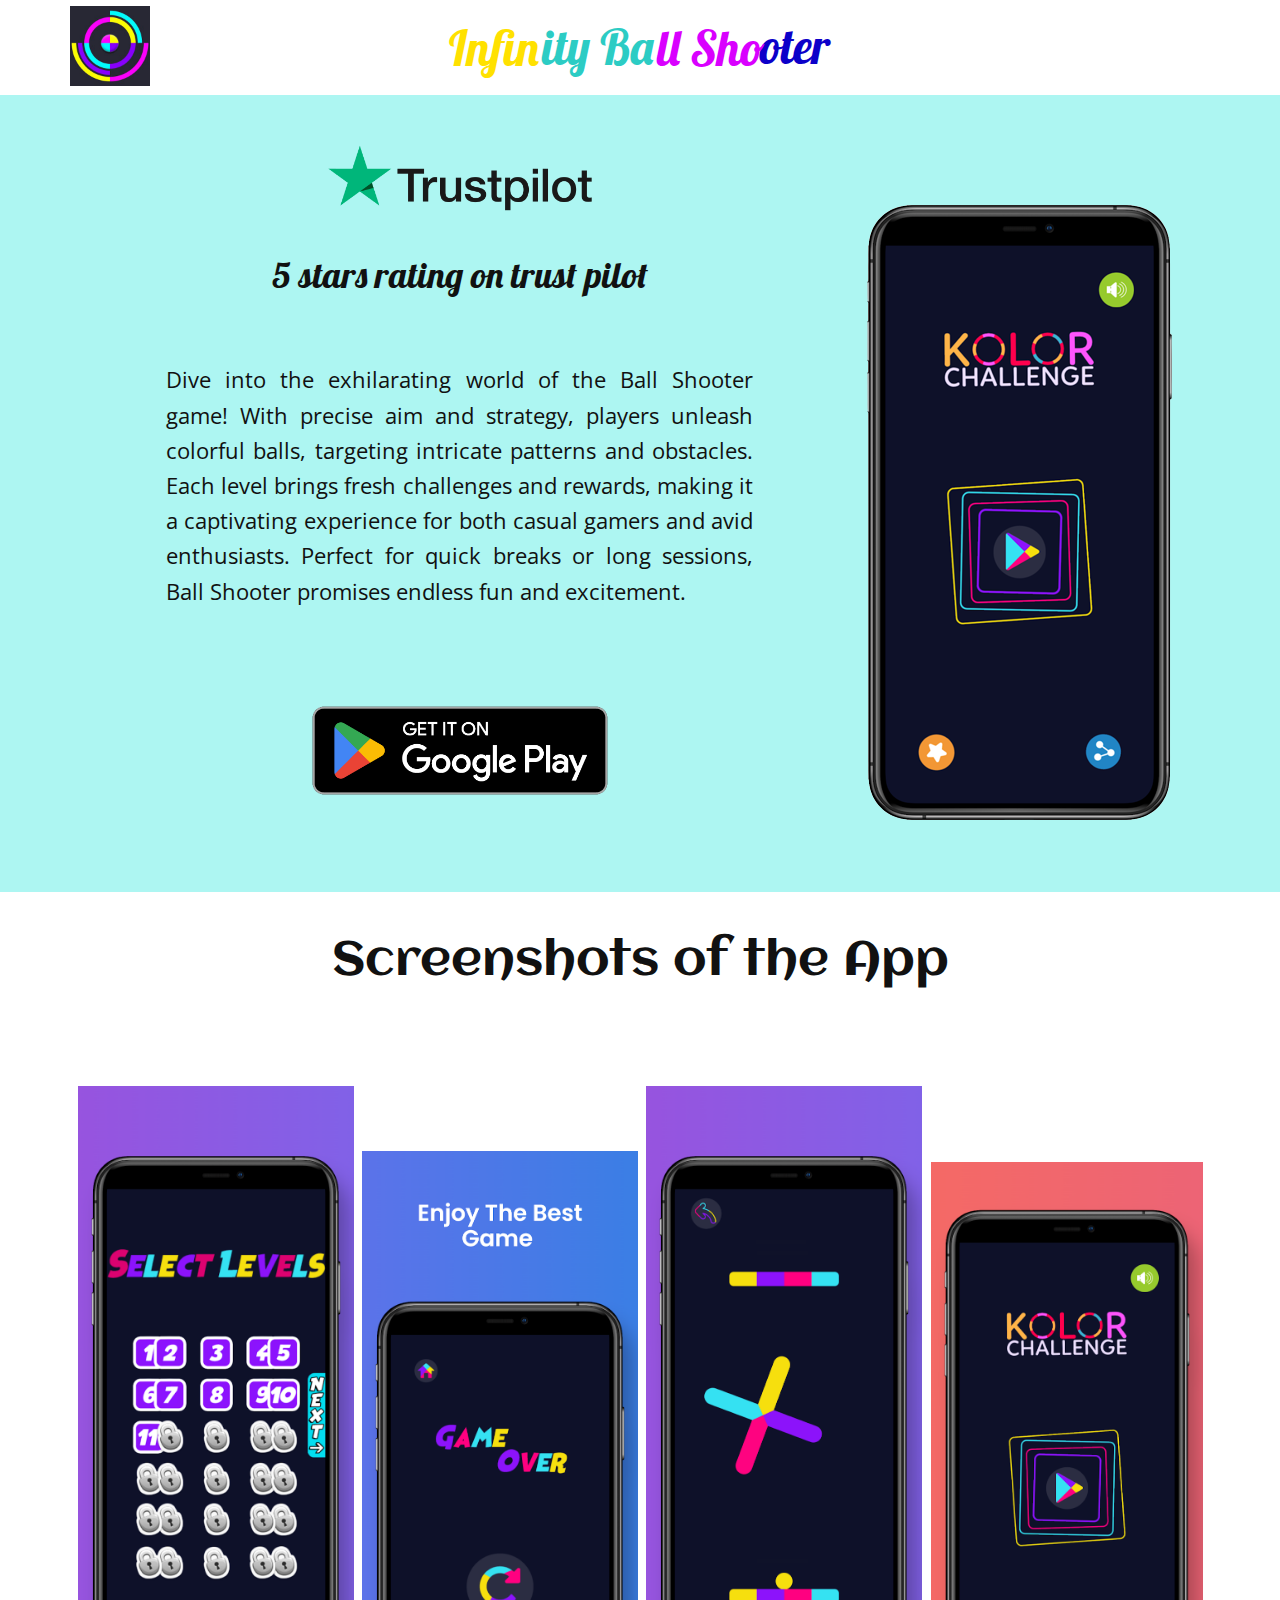
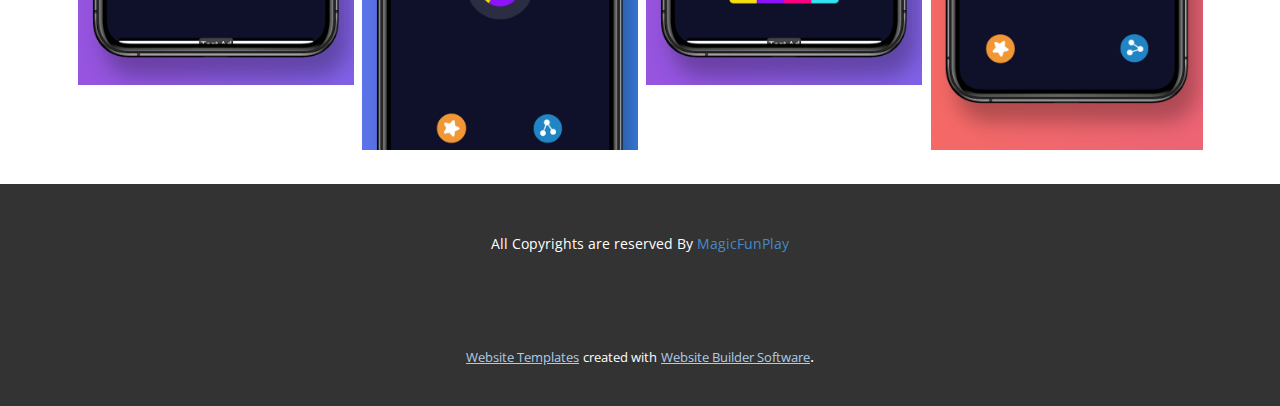
==== index.html @ 039bd19e "Add files via upload" ====
<!DOCTYPE html>
<html style="font-size: 16px;" lang="en"><head>
    <meta name="viewport" content="width=device-width, initial-scale=1.0">
    <meta charset="utf-8">
    <meta name="keywords" content="​oter, ​ity Ba, ​Infin, ​ll Sho, Screenshots of the App">
    <meta name="description" content="">
    <title>Home</title>
    <link rel="stylesheet" href="nicepage.css" media="screen">
<link rel="stylesheet" href="Home.css" media="screen">
    <script class="u-script" type="text/javascript" src="jquery.js" defer=""></script>
    <script class="u-script" type="text/javascript" src="nicepage.js" defer=""></script>
    <meta name="generator" content="Nicepage 5.15.1, nicepage.com">
    <link id="u-theme-google-font" rel="stylesheet" href="https://fonts.googleapis.com/css?family=Roboto:100,100i,300,300i,400,400i,500,500i,700,700i,900,900i|Open+Sans:300,300i,400,400i,500,500i,600,600i,700,700i,800,800i">
    <link id="u-page-google-font" rel="stylesheet" href="https://fonts.googleapis.com/css?family=Lobster:400|Aclonica:400">
    
    
    
    
    <script type="application/ld+json">{
		"@context": "http://schema.org",
		"@type": "Organization",
		"name": ""
}</script>
    <meta name="theme-color" content="#478ac9">
    <meta property="og:title" content="Home">
    <meta property="og:type" content="website">
  <meta data-intl-tel-input-cdn-path="intlTelInput/"></head>
  <body data-home-page="Home.html" data-home-page-title="Home" class="u-body u-xl-mode" data-lang="en"><header class="u-clearfix u-header u-header" id="sec-bb44"><div class="u-clearfix u-sheet u-sheet-1">
        <img class="u-image u-image-default u-preserve-proportions u-image-1" src="images/unnamed.webp" alt="" data-image-width="240" data-image-height="240">
        <h2 class="u-custom-font u-font-lobster u-text u-text-custom-color-3 u-text-default u-text-1"> oter</h2>
        <h2 class="u-custom-font u-font-lobster u-text u-text-palette-4-base u-text-2"> ity Ba</h2>
        <h2 class="u-custom-font u-font-lobster u-text u-text-custom-color-1 u-text-3"> Infin</h2>
        <h2 class="u-custom-font u-font-lobster u-text u-text-custom-color-2 u-text-default-xl u-text-4"> ll Sho</h2>
      </div></header>
    <section class="u-clearfix u-palette-4-light-2 u-section-1" id="sec-f0ba">
      <div class="u-clearfix u-sheet u-valign-middle-sm u-valign-middle-xl u-sheet-1">
        <img class="u-image u-image-contain u-image-default u-image-1" src="images/Trustpilot-logo.png" alt="" data-image-width="3840" data-image-height="2160">
        <img class="u-image u-image-contain u-image-default u-image-2" src="images/unnamed__1_-removebg-preview.png" alt="" data-image-width="339" data-image-height="735">
        <h3 class="u-align-center u-custom-font u-font-lobster u-text u-text-1">5 stars rating on trust pilot</h3>
        <p class="u-align-justify u-text u-text-2"> Dive into the exhilarating world of the Ball Shooter game! With precise aim and strategy, players unle​​ash colorful balls, targeting intricate patterns and obstacles. Each level brings fresh challenges and rewards, making it a captivating experience for both casual gamers and avid enthusiasts. Perfect for quick breaks or long sessions, Ball Shooter promises endless fun and excitement.</p>
        <img class="u-image u-image-contain u-image-default u-image-3" src="images/en_badge_web_generic1.png" alt="" data-image-width="646" data-image-height="250" data-href="https://play.google.com/store/apps/details?id=com.josecrd.iftei" data-target="_blank">
      </div>
    </section>
    <section class="u-clearfix u-section-2" id="sec-b786">
      <div class="u-clearfix u-sheet u-sheet-1">
        <h2 class="u-custom-font u-text u-text-default-lg u-text-default-md u-text-default-sm u-text-default-xl u-text-1">Screenshots of the App</h2>
        <img class="u-image u-image-default u-image-1" src="images/unnamed3.webp" alt="" data-image-width="665" data-image-height="1440">
        <img class="u-image u-image-default u-image-2" src="images/unnamed4.webp" alt="" data-image-width="665" data-image-height="1440">
        <img class="u-image u-image-default u-image-3" src="images/unnamed2.webp" alt="" data-image-width="665" data-image-height="1440">
        <img class="u-image u-image-default u-image-4" src="images/unnamed1.webp" alt="" data-image-width="665" data-image-height="1440">
      </div>
    </section>
    
    
    
    <footer class="u-align-center u-clearfix u-footer u-grey-80 u-footer" id="sec-8ddc"><div class="u-clearfix u-sheet u-sheet-1">
        <p class="u-small-text u-text u-text-variant u-text-1">All Copyrights are reserved By <a href="https://play.google.com/store/apps/developer?id=magicfunplay" class="u-active-none u-border-none u-btn u-button-link u-button-style u-hover-none u-none u-text-palette-1-base u-btn-1">MagicFunPlay</a>
        </p>
      </div></footer>
    <section class="u-backlink u-clearfix u-grey-80">
      <a class="u-link" href="https://nicepage.com/website-templates" target="_blank">
        <span>Website Templates</span>
      </a>
      <p class="u-text">
        <span>created with</span>
      </p>
      <a class="u-link" href="" target="_blank">
        <span>Website Builder Software</span>
      </a>. 
    </section>
  
</body></html>
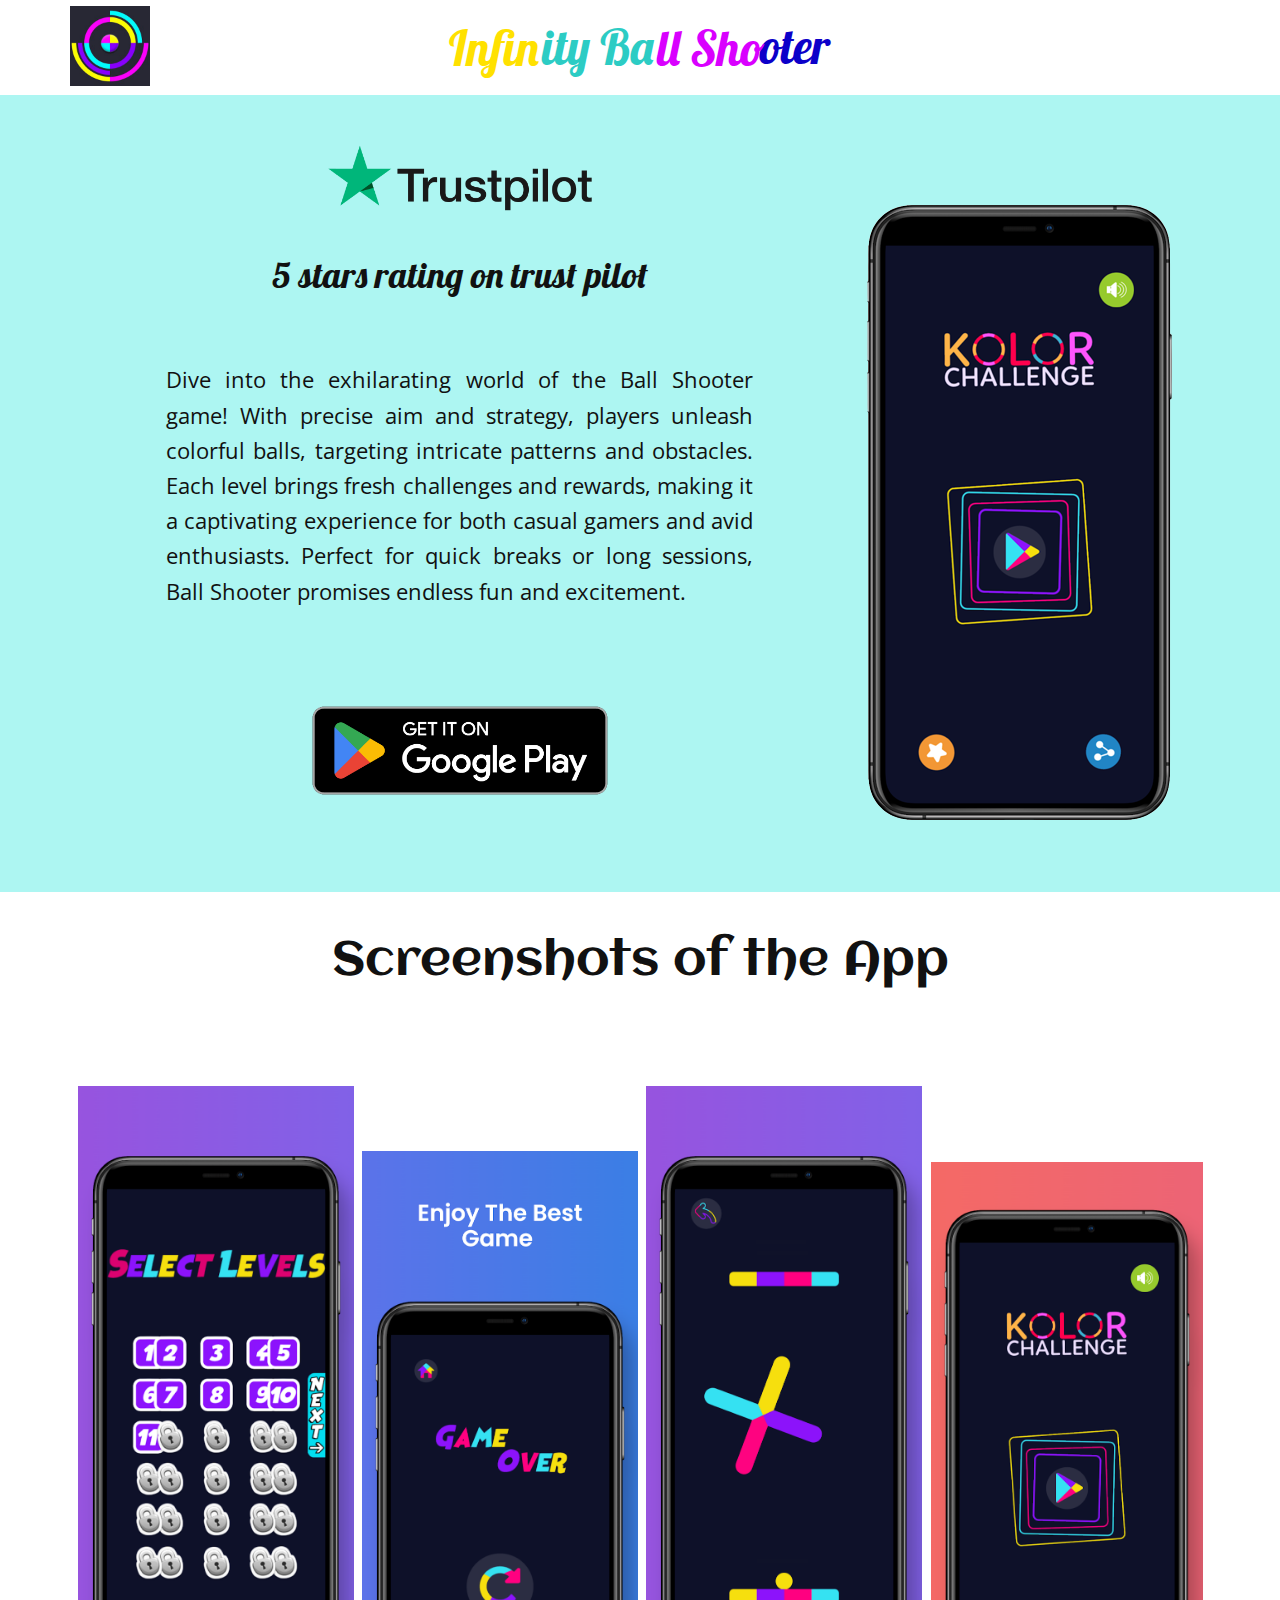
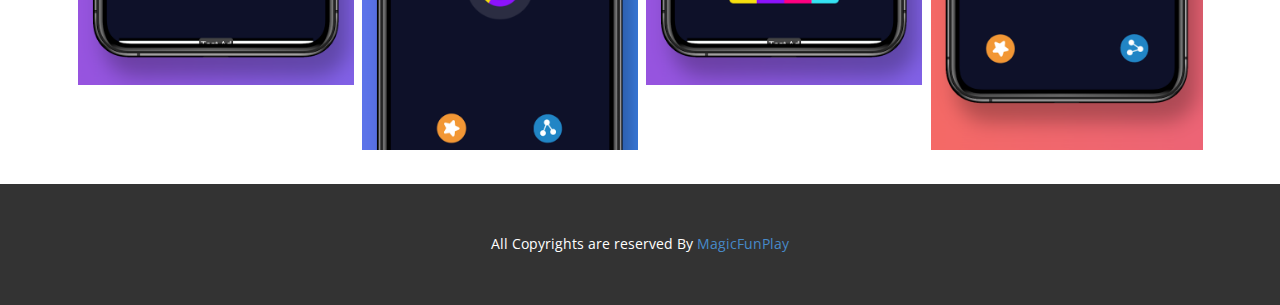
==== commit e58b640f: "index.html" ====
--- a/index.html
+++ b/index.html
@@ -57,16 +57,5 @@
         <p class="u-small-text u-text u-text-variant u-text-1">All Copyrights are reserved By <a href="https://play.google.com/store/apps/developer?id=magicfunplay" class="u-active-none u-border-none u-btn u-button-link u-button-style u-hover-none u-none u-text-palette-1-base u-btn-1">MagicFunPlay</a>
         </p>
       </div></footer>
-    <section class="u-backlink u-clearfix u-grey-80">
-      <a class="u-link" href="https://nicepage.com/website-templates" target="_blank">
-        <span>Website Templates</span>
-      </a>
-      <p class="u-text">
-        <span>created with</span>
-      </p>
-      <a class="u-link" href="" target="_blank">
-        <span>Website Builder Software</span>
-      </a>. 
-    </section>
   
-</body></html>+</body></html>
